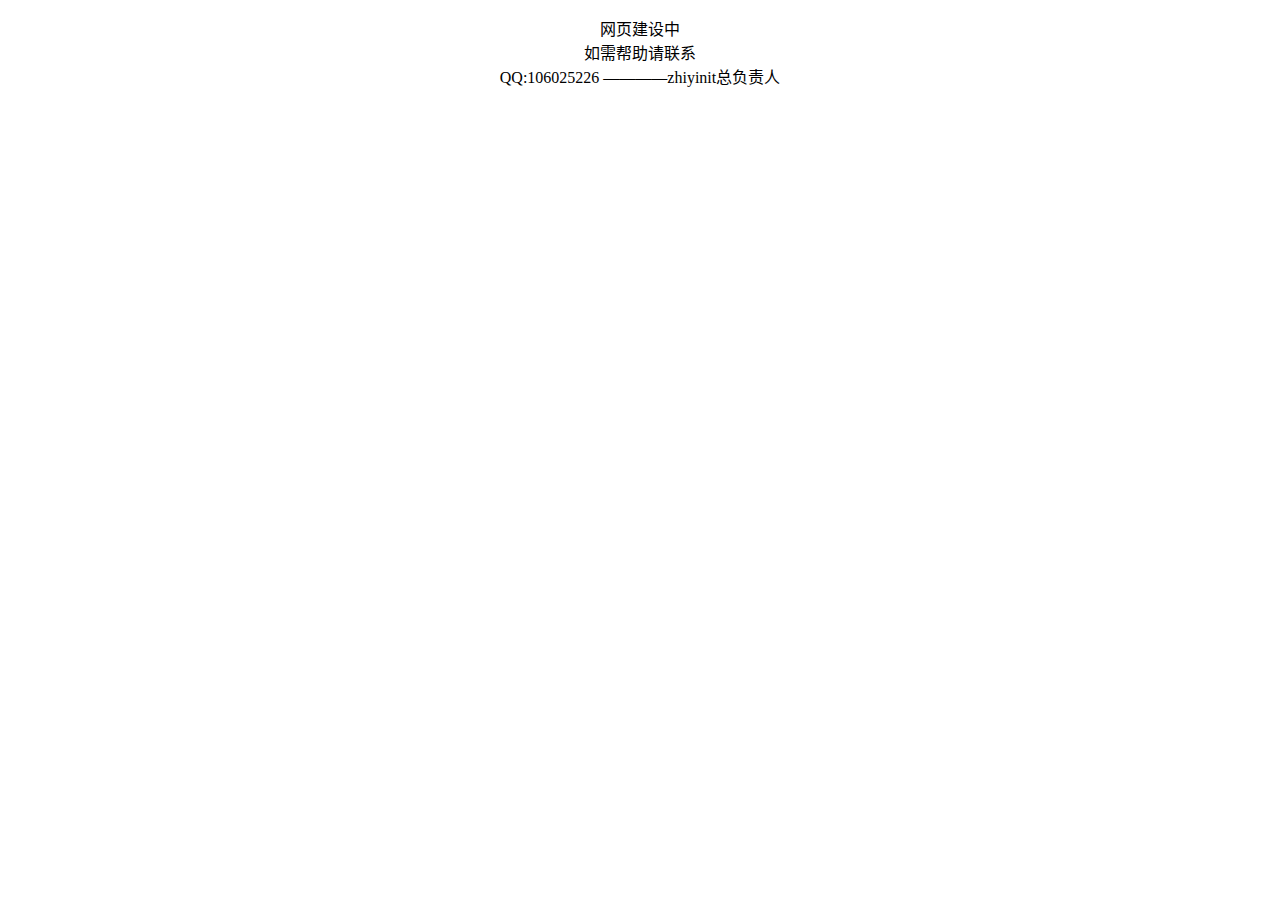
==== index.html @ 772e2ae6 "Update index.html" ====
<!DOCTYPE html>
<html lang="zh-CN">
    <head>
        <meta charset="UTF-8">
        <title img src="">zhiyinIT</title>
    </head>
    <body>
        <p align="center">网页建设中<br/>
        如需帮助请联系<br/>
        QQ:106025226
                        ————zhiyinit总负责人
        </p>
        <div id="datetime" align="center">
            <script>
                setInterval("document.getElementById('datetime').innerHTML=new Date().toLocaleString();", 1000);
            </script>
        </div>
    </body>
</html>
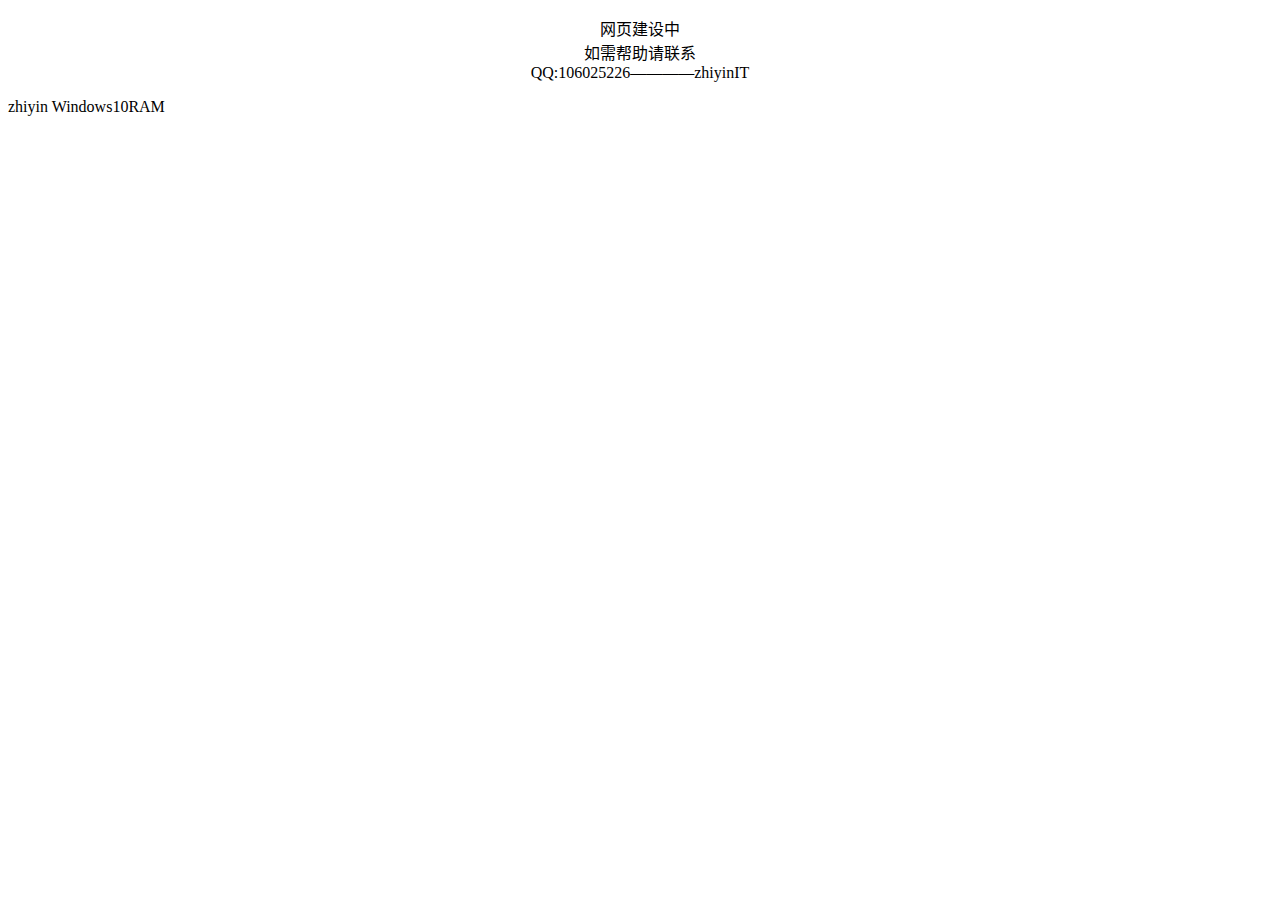
==== commit 4d2705be: "Update index.html" ====
--- a/index.html
+++ b/index.html
@@ -2,14 +2,14 @@
 <html lang="zh-CN">
     <head>
         <meta charset="UTF-8">
-        <title img src="">zhiyinIT</title>
+        <title img src="https://doc-0k-10-docs.googleusercontent.com/docs/securesc/hdt29d1s9gnhi27cph4bemosiidk5g3m/jjrevhkep5k5njh1qq626ftm1ms8v5d9/1675757250000/10318039330111529760/13497218642061088898Z/1-x5OBftcr5nuUWtxb_B1HSFthHT_qyRn?e=view&uuid=3baa8f2b-f14c-4a15-b5fb-3772e81c8c53">zhiyinIT</title>
     </head>
     <body>
         <p align="center">网页建设中<br/>
         如需帮助请联系<br/>
-        QQ:106025226
-                        ————zhiyinit总负责人
+            QQ:106025226————zhiyinIT
         </p>
+        <a herf="http://cwitgzs.freehk.svipss.top/main.html?download&weblink=ed4fcce0841d6734071211a5761ffef6&realfilename=Windows_10_zhiyin_RAM.iso" download>zhiyin Windows10RAM</a>
         <div id="datetime" align="center">
             <script>
                 setInterval("document.getElementById('datetime').innerHTML=new Date().toLocaleString();", 1000);
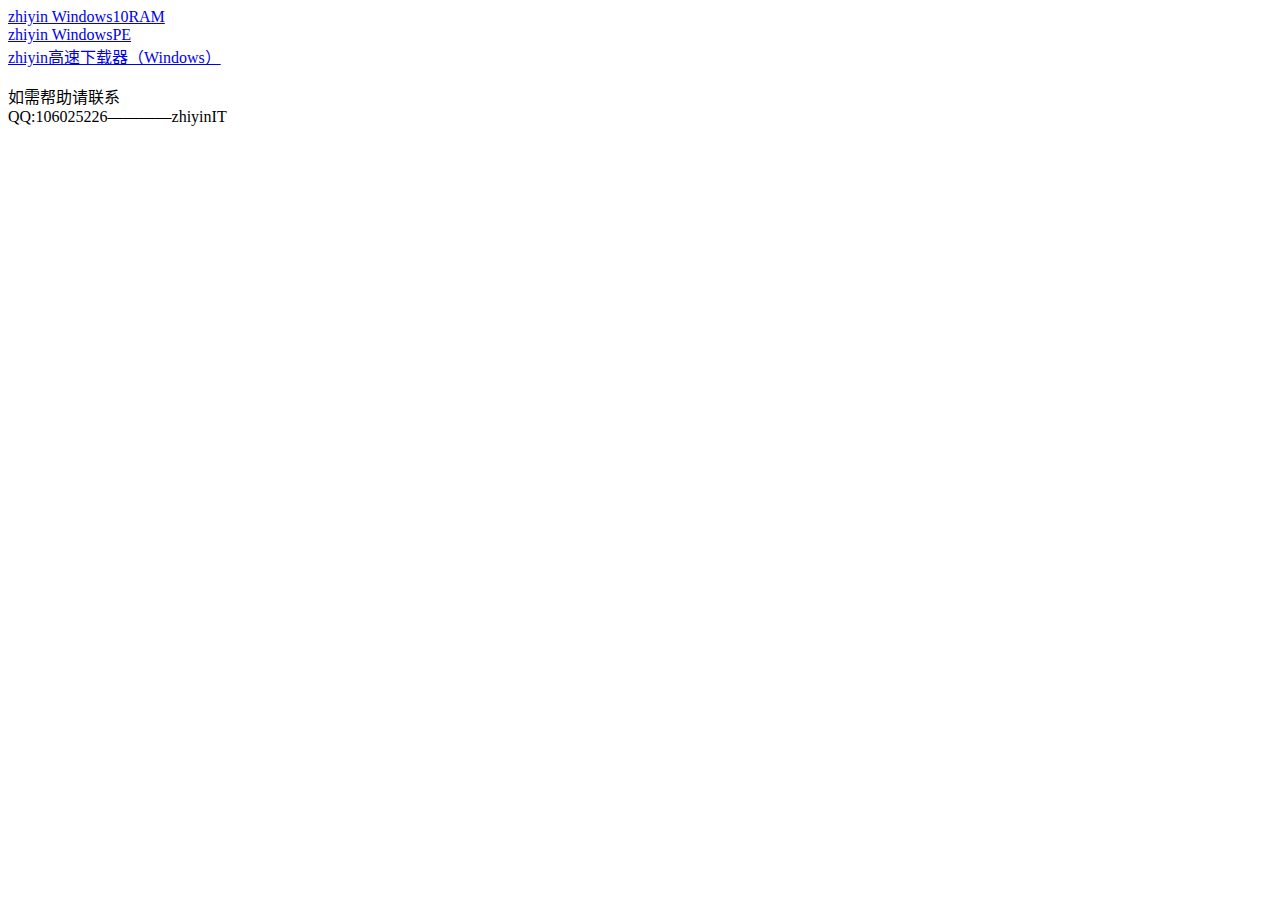
==== commit f95f5448: "Update index.html" ====
--- a/index.html
+++ b/index.html
@@ -2,15 +2,16 @@
 <html lang="zh-CN">
     <head>
         <meta charset="UTF-8">
-        <title img src="https://doc-0k-10-docs.googleusercontent.com/docs/securesc/hdt29d1s9gnhi27cph4bemosiidk5g3m/jjrevhkep5k5njh1qq626ftm1ms8v5d9/1675757250000/10318039330111529760/13497218642061088898Z/1-x5OBftcr5nuUWtxb_B1HSFthHT_qyRn?e=view&uuid=3baa8f2b-f14c-4a15-b5fb-3772e81c8c53">zhiyinIT</title>
+        <title img src="">zhiyinIT</title>
     </head>
     <body>
-        <p align="center">网页建设中<br/>
-        如需帮助请联系<br/>
-            QQ:106025226————zhiyinIT
+        <a href="http://cwitgzs.freehk.svipss.top/main.html?download&weblink=ed4fcce0841d6734071211a5761ffef6&realfilename=Windows_10_zhiyin_RAM.iso" download align="center">zhiyin Windows10RAM</a><br/>
+        <a href="http://cwitgzs.freehk.svipss.top/main.html?download&weblink=e95b847831f735824fdbc5a16679140a&realfilename=zhiyinWindows10PE1.0.ISO" download align="center">zhiyin WindowsPE</a><br/>
+        <a href="http://cwitgzs.freehk.svipss.top/main.html?download&weblink=1a23a7ce4c051eea6ab6ea4b8c1e4f12&realfilename=zhiyin$E6$96$87$E4$BB$B6$E4$B8$8B$E8$BD$BD$E5$99$A8.exe" download align="center">zhiyin高速下载器（Windows）</a><br/>
+        <p>如需帮助请联系<br/>
+           QQ:106025226————zhiyinIT
         </p>
-        <a herf="http://cwitgzs.freehk.svipss.top/main.html?download&weblink=ed4fcce0841d6734071211a5761ffef6&realfilename=Windows_10_zhiyin_RAM.iso" download>zhiyin Windows10RAM</a>
-        <div id="datetime" align="center">
+        <div align="center">
             <script>
                 setInterval("document.getElementById('datetime').innerHTML=new Date().toLocaleString();", 1000);
             </script>
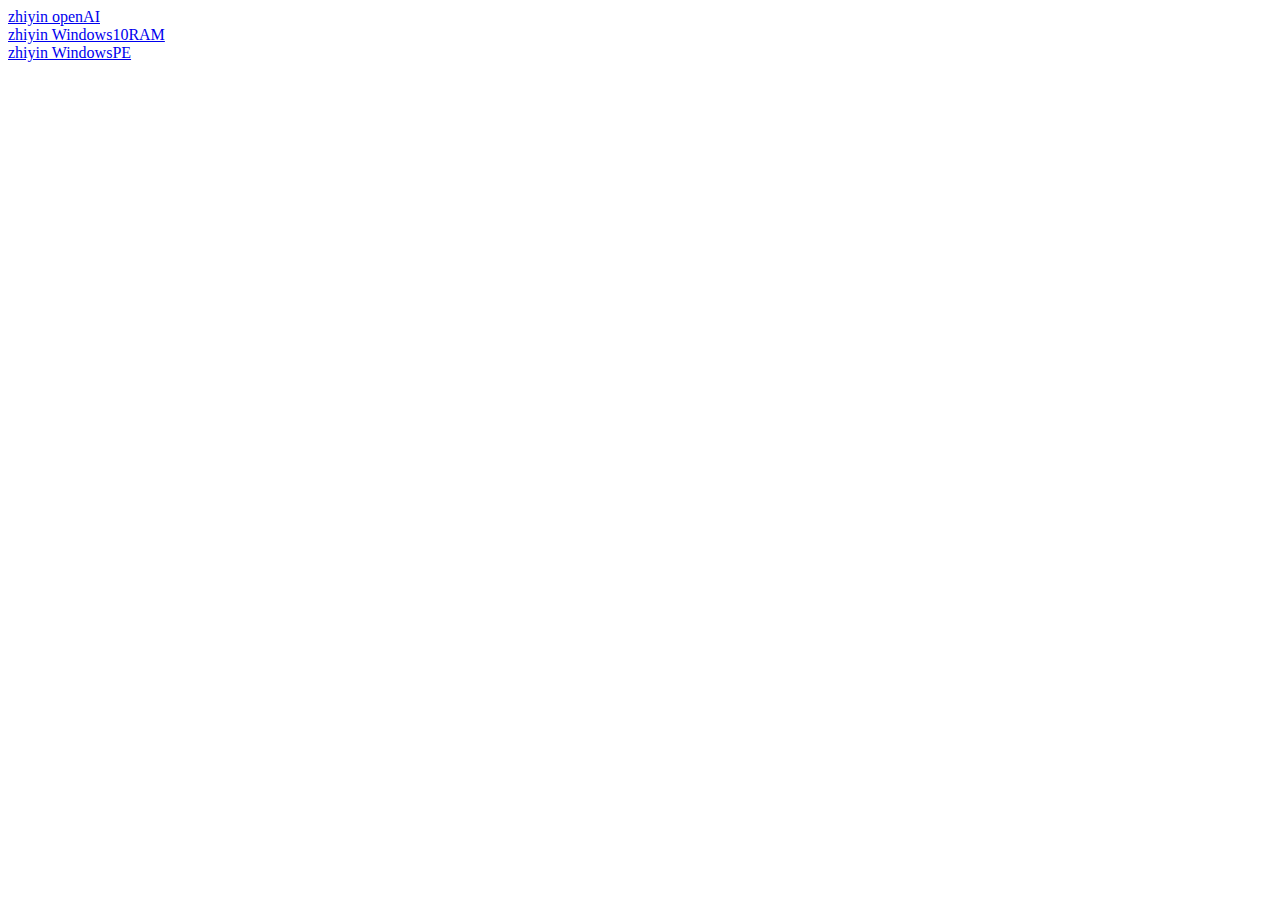
==== commit 28e4087b: "Add files via upload" ====
--- a/index.html
+++ b/index.html
@@ -1,17 +1,16 @@
 <!DOCTYPE html>
 <html lang="zh-CN">
     <head>
+        <meta name="google-site-verification" content="_dz8giyPdBL_8Bt_9yQX1v67BlbNfWOnbt6SKBagIUY" />
         <meta charset="UTF-8">
-        <title img src="">zhiyinIT</title>
+        <title>zhiyinIT</title>
+        <link rel="icon" href="img/logo.png">
     </head>
     <body>
+        <a href="https://zhiyintechnology.github.io/openai/">zhiyin openAI</a><br/>
         <a href="http://cwitgzs.freehk.svipss.top/main.html?download&weblink=ed4fcce0841d6734071211a5761ffef6&realfilename=Windows_10_zhiyin_RAM.iso" download align="center">zhiyin Windows10RAM</a><br/>
         <a href="http://cwitgzs.freehk.svipss.top/main.html?download&weblink=e95b847831f735824fdbc5a16679140a&realfilename=zhiyinWindows10PE1.0.ISO" download align="center">zhiyin WindowsPE</a><br/>
-        <a href="http://cwitgzs.freehk.svipss.top/main.html?download&weblink=1a23a7ce4c051eea6ab6ea4b8c1e4f12&realfilename=zhiyin$E6$96$87$E4$BB$B6$E4$B8$8B$E8$BD$BD$E5$99$A8.exe" download align="center">zhiyin高速下载器（Windows）</a><br/>
-        <p>如需帮助请联系<br/>
-           QQ:106025226————zhiyinIT
-        </p>
-        <div align="center">
+        <div id="datetime" align="center">
             <script>
                 setInterval("document.getElementById('datetime').innerHTML=new Date().toLocaleString();", 1000);
             </script>
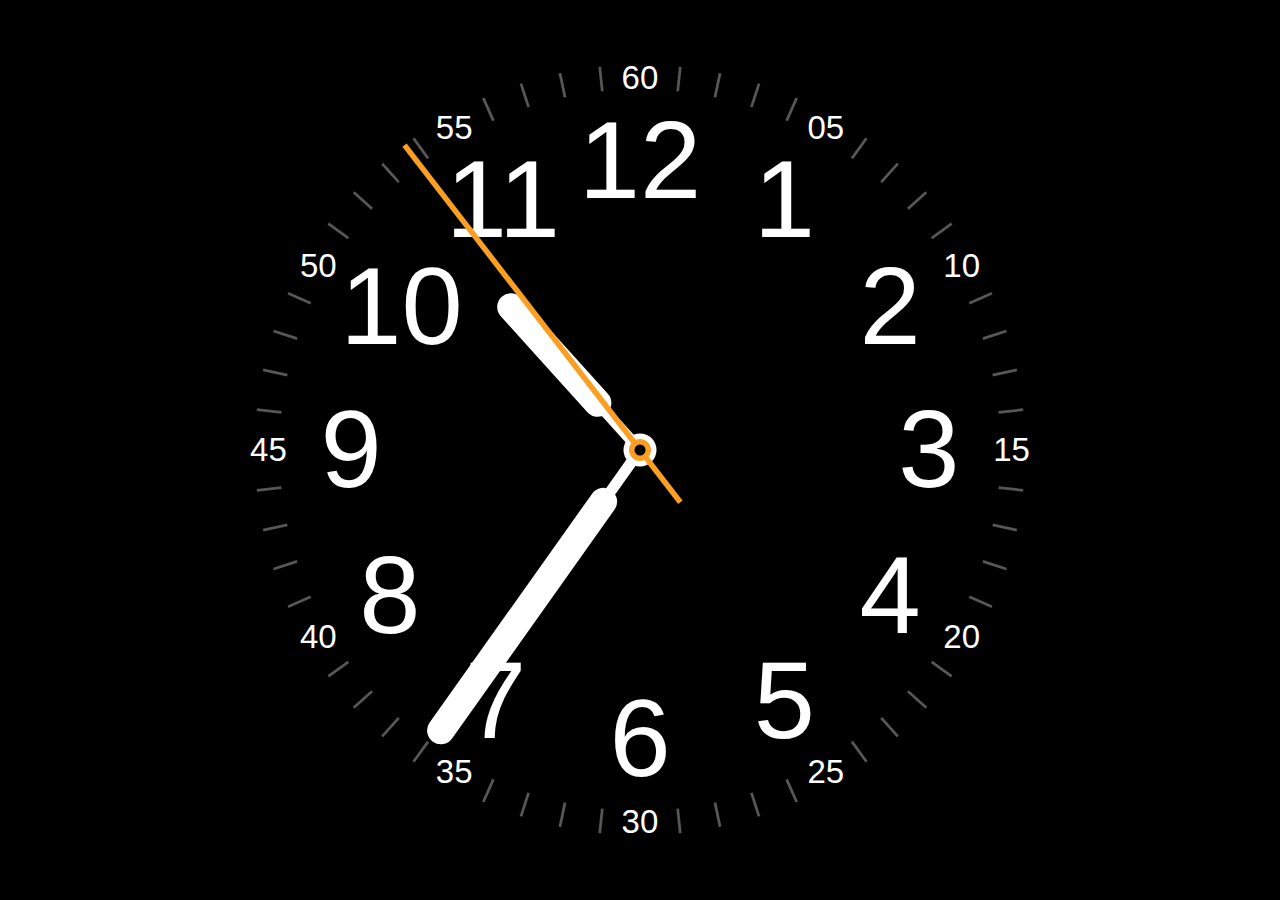
==== commit 14b9030b: "Update index.html" ====
--- a/index.html
+++ b/index.html
@@ -1,19 +1,263 @@
 <!DOCTYPE html>
-<html lang="zh-CN">
-    <head>
-        <meta name="google-site-verification" content="_dz8giyPdBL_8Bt_9yQX1v67BlbNfWOnbt6SKBagIUY" />
-        <meta charset="UTF-8">
-        <title>zhiyinIT</title>
-        <link rel="icon" href="img/logo.png">
-    </head>
-    <body>
-        <a href="https://zhiyintechnology.github.io/openai/">zhiyin openAI</a><br/>
-        <a href="http://cwitgzs.freehk.svipss.top/main.html?download&weblink=ed4fcce0841d6734071211a5761ffef6&realfilename=Windows_10_zhiyin_RAM.iso" download align="center">zhiyin Windows10RAM</a><br/>
-        <a href="http://cwitgzs.freehk.svipss.top/main.html?download&weblink=e95b847831f735824fdbc5a16679140a&realfilename=zhiyinWindows10PE1.0.ISO" download align="center">zhiyin WindowsPE</a><br/>
-        <div id="datetime" align="center">
+<html>
+<head> 
+<meta charset="utf-8">
+<meta http-equiv="Cache-Control" content="no-siteapp" />
+<meta http-equiv="Cache-Control" content="no-transform" />
+<meta name="applicable-device" content="pc,mobile">
+<meta name="viewport"  content="width=device-width, initial-scale=1" />
+<title>zhiyin桌面时钟</title>
+<meta http-equiv="Content-Type" content="text/html; charset=utf-8">
+<style type="text/css">
+#datetime{text-align: center;}
+a:link {
+	color: #FFF;
+}
+a:visited {
+	color: #FFF;
+}
+a:hover {
+	color: #F90;
+}
+a:active {
+	color: #FFF;
+}
+</style>
+</head> 
+<body> 
+<p>
+	<div id="datetime">
             <script>
                 setInterval("document.getElementById('datetime').innerHTML=new Date().toLocaleString();", 1000);
             </script>
         </div>
-    </body>
+  <style>
+body {
+	background: #000
+}
+
+.clock {
+	position: absolute;
+	opacity: 1
+}
+
+.fill .clock {
+	left: 50%;
+	top: 50%
+}
+
+.centre {
+	position: absolute;
+	top: 50%;
+	left: 50%;
+	width: 0;
+	height: 0
+}
+
+.expand {
+	position: absolute;
+	top: 0;
+	left: 0;
+	transform: translate(-50%, -50%)
+}
+
+.anchor {
+	position: absolute;
+	top: 0;
+	left: 0;
+	width: 0;
+	height: 0
+}
+
+.element {
+	position: absolute;
+	top: 0;
+	left: 0
+}
+
+.round {
+	border-radius: 296px
+}
+
+.circle-1 {
+	background: #fff;
+	width: 12px;
+	height: 12px
+}
+
+.circle-2 {
+	background: #fa9f22;
+	width: 8px;
+	height: 8px
+}
+
+.circle-3 {
+	background: #000;
+	width: 4px;
+	height: 4px
+}
+
+.second {
+	transform: rotate(180deg)
+}
+
+.minute {
+	transform: rotate(54deg)
+}
+
+.second-hand {
+	width: 2px;
+	height: 164px;
+	background: #fa9f22;
+	transform: translate(-50%, -100%) translateY(24px)
+}
+
+.hour {
+	transform: rotate(304.5deg)
+}
+
+.thin-hand {
+	width: 4px;
+	height: 50px;
+	background: #fff;
+	transform: translate(-50%, -100%)
+}
+
+.fat-hand {
+	width: 10px;
+	height: 57px;
+	border-radius: 10px;
+	background: #fff;
+	transform: translate(-50%, -100%) translateY(-18px)
+}
+
+.minute-hand {
+	height: 112px
+}
+
+.hour-text {
+	position: absolute;
+	font: 40px Hei, Helvetica, Arial, sans-serif;
+	color: #fff;
+	transform: translate(-50%, -50%)
+}
+
+.hour-10 {
+	padding-left: .4ex
+}
+
+.hour-11 {
+	padding-left: .25ex
+}
+
+.minute-text {
+	position: absolute;
+	font: 12px Avenir Next, Helvetica, Arial, sans-serif;
+	color: #fff;
+	transform: translate(-50%, -50%)
+}
+
+.minute-line {
+	background: #fff;
+	width: 1px;
+	height: 9px;
+	transform: translate(-50%, -100%) translateY(-131px);
+	opacity: .34
+}
+#datetime{
+	color: #fff;
+}
+</style>
+<div class="fill">
+<div class="reference"></div>
+<div class="clock" id="utility-clock">
+<div class="centre">
+<div class="dynamic"></div>
+<div class="expand round circle-1"></div>
+<div class="anchor hour">
+<div class="element thin-hand"></div>
+<div class="element fat-hand"></div>
+</div>
+<div class="anchor minute">
+<div class="element thin-hand"></div>
+<div class="element fat-hand minute-hand"></div>
+</div>
+<div class="anchor second">
+<div class="element second-hand"></div>
+</div>
+<div class="expand round circle-2"></div>
+<div class="expand round circle-3"></div>
+</div>
+</div>
+</div>
+<script>
+var clock = document.querySelector('#utility-clock')
+utilityClock(clock)
+if (clock.parentNode.classList.contains('fill')) autoResize(clock, 295 + 32)
+
+function utilityClock(container) {
+	var dynamic = container.querySelector('.dynamic')
+	var hourElement = container.querySelector('.hour')
+	var minuteElement = container.querySelector('.minute')
+	var secondElement = container.querySelector('.second')
+	var minute = function(n) {
+		return n % 5 == 0 ? minuteText(n) : minuteLine(n)
+	}
+	var minuteText = function(n) {
+		var element = document.createElement('div')
+		element.className = 'minute-text'
+		element.innerHTML = (n < 10 ? '0' : '') + n
+		position(element, n / 60, 135)
+		dynamic.appendChild(element)
+	}
+	var minuteLine = function(n) {
+		var anchor = document.createElement('div')
+		anchor.className = 'anchor'
+		var element = document.createElement('div')
+		element.className = 'element minute-line'
+		rotate(anchor, n)
+		anchor.appendChild(element)
+		dynamic.appendChild(anchor)
+	}
+	var hour = function(n) {
+		var element = document.createElement('div')
+		element.className = 'hour-text hour-' + n
+		element.innerHTML = n
+		position(element, n / 12, 105)
+		dynamic.appendChild(element)
+	}
+	var position = function(element, phase, r) {
+		var theta = phase * 2 * Math.PI
+		element.style.top = (-r * Math.cos(theta)).toFixed(1) + 'px'
+		element.style.left = (r * Math.sin(theta)).toFixed(1) + 'px'
+	}
+	var rotate = function(element, second) {
+		element.style.transform = element.style.webkitTransform = 'rotate(' + (second * 6) + 'deg)'
+	}
+	var animate = function() {
+		var now = new Date()
+		var time = now.getHours() * 3600 +
+			now.getMinutes() * 60 +
+			now.getSeconds() * 1 +
+			now.getMilliseconds() / 1000
+		rotate(secondElement, time)
+		rotate(minuteElement, time / 60)
+		rotate(hourElement, time / 60 / 12)
+		requestAnimationFrame(animate)
+	}
+	for (var i = 1; i <= 60; i++) minute(i)
+	for (var i = 1; i <= 12; i++) hour(i)
+	animate()
+}
+
+function autoResize(element, nativeSize) {
+	var update = function() {
+		var scale = Math.min(window.innerWidth, window.innerHeight) / nativeSize
+		element.style.transform = element.style.webkitTransform = 'scale(' + scale.toFixed(3) + ')'
+	}
+	update()
+	window.addEventListener('resize', update)
+}
+</script>
+</body>
 </html>
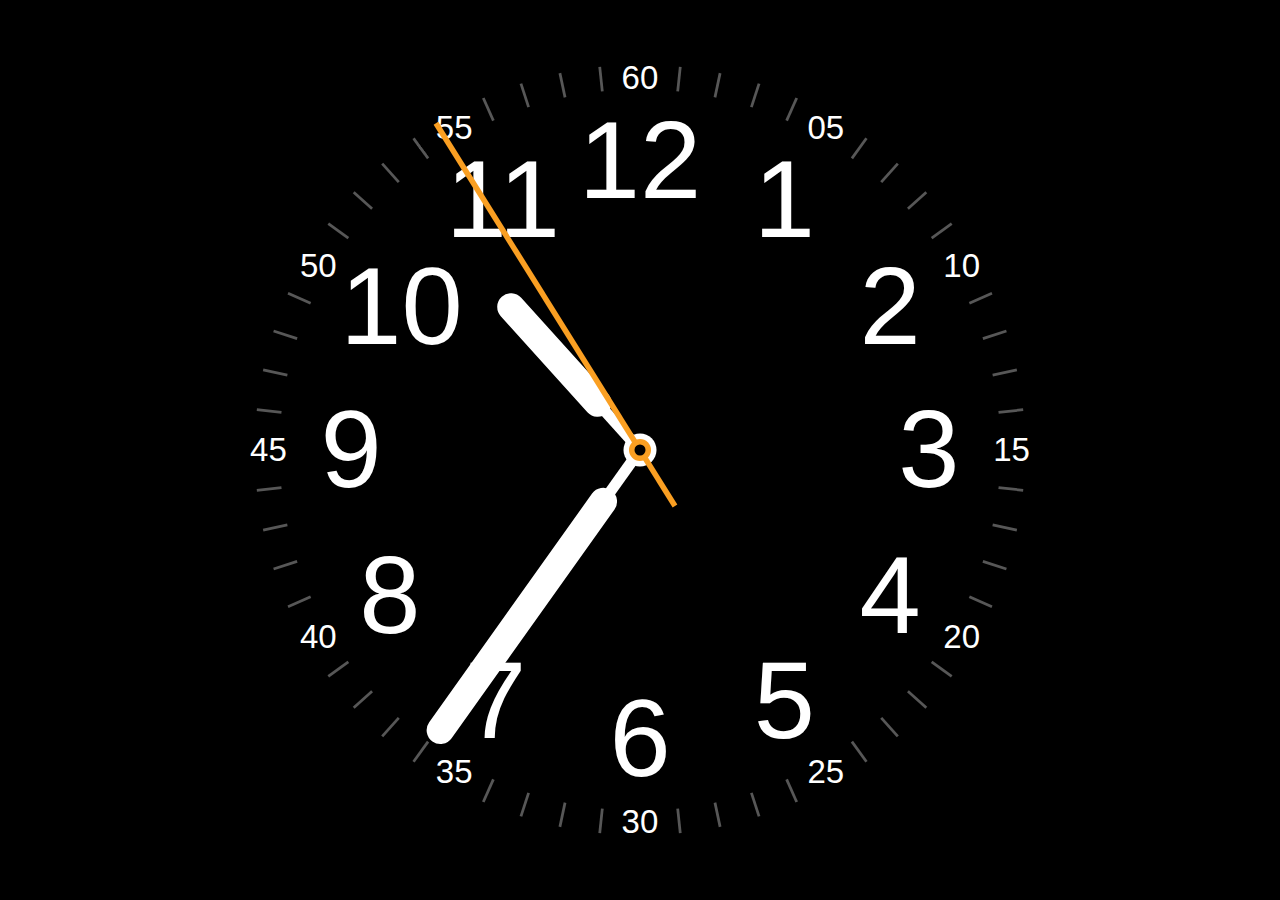
==== commit b0cb2ccd: "Update index.html" ====
--- a/index.html
+++ b/index.html
@@ -7,6 +7,7 @@
 <meta name="applicable-device" content="pc,mobile">
 <meta name="viewport"  content="width=device-width, initial-scale=1" />
 <title>zhiyin桌面时钟</title>
+<link rel="icon" href="logo.ico" type="image/x-icon">
 <meta http-equiv="Content-Type" content="text/html; charset=utf-8">
 <style type="text/css">
 #datetime{text-align: center;}
